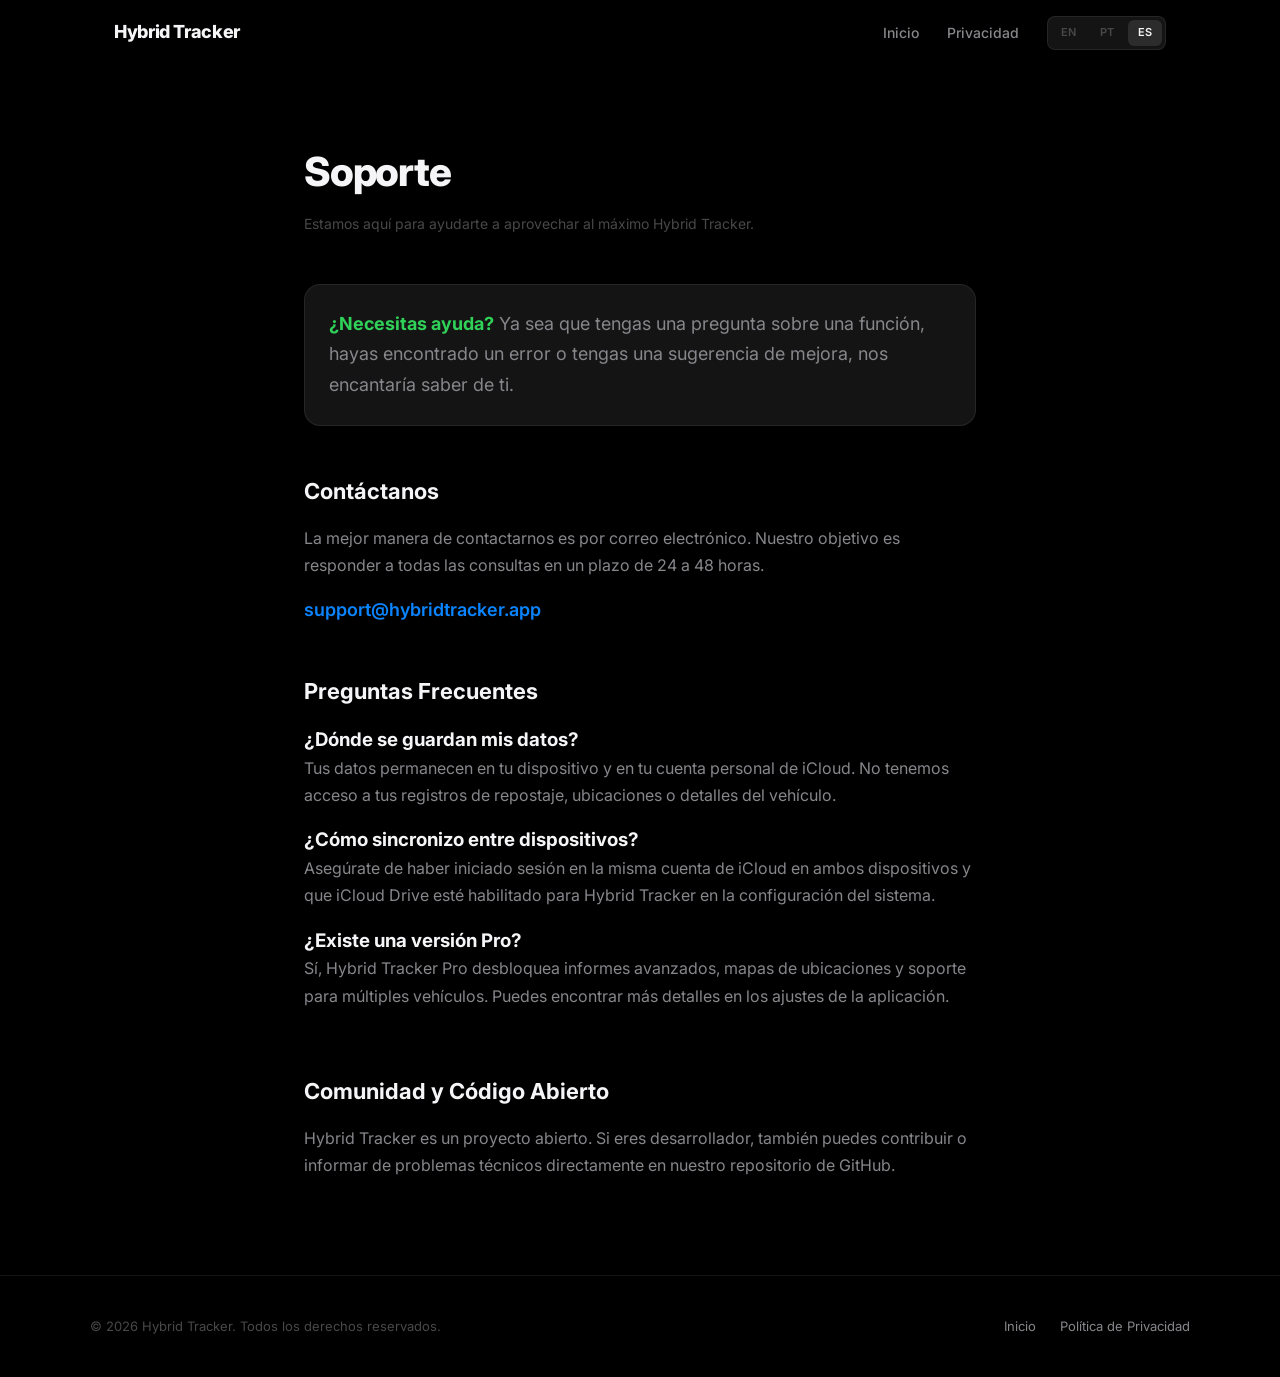
==== es-support.html @ b2954246 "Add localized support pages and footer links to satisfy Apple Guideline 1.5" ====
<!DOCTYPE html>
<html lang="es">
<head>
    <meta charset="UTF-8">
    <meta name="viewport" content="width=device-width, initial-scale=1.0">
    <title>Soporte — Hybrid Tracker</title>
    <meta name="description" content="Información de soporte y contacto para Hybrid Tracker. Obtén ayuda con el seguimiento de tu coche, repostajes y recargas.">
    <link rel="stylesheet" href="css/style.css">
</head>
<body>

    <nav class="nav scrolled" id="main-nav">
        <div class="nav-inner">
            <a href="es.html" class="nav-logo">Hybrid Tracker</a>
            <ul class="nav-links">
                <li><a href="es.html">Inicio</a></li>
                <li><a href="privacy.html">Privacidad</a></li>
                <li>
                    <div class="lang-switch">
                        <a href="support.html">EN</a>
                        <a href="pt-br-support.html">PT</a>
                        <a href="es-support.html" class="active">ES</a>
                    </div>
                </li>
            </ul>
        </div>
    </nav>

    <main class="privacy-page">
        <h1>Soporte</h1>
        <p class="updated">Estamos aquí para ayudarte a aprovechar al máximo Hybrid Tracker.</p>

        <div class="privacy-intro">
            <strong>¿Necesitas ayuda?</strong> Ya sea que tengas una pregunta sobre una función, hayas encontrado un error o tengas una sugerencia de mejora, nos encantaría saber de ti.
        </div>

        <h2>Contáctanos</h2>
        <p>La mejor manera de contactarnos es por correo electrónico. Nuestro objetivo es responder a todas las consultas en un plazo de 24 a 48 horas.</p>
        <p>
            <a href="mailto:support@hybridtracker.app" style="color: var(--sys-blue); font-weight: 600; font-size: 18px;">support@hybridtracker.app</a>
        </p>

        <h2>Preguntas Frecuentes</h2>
        
        <h3>¿Dónde se guardan mis datos?</h3>
        <p>Tus datos permanecen en tu dispositivo y en tu cuenta personal de iCloud. No tenemos acceso a tus registros de repostaje, ubicaciones o detalles del vehículo.</p>

        <h3>¿Cómo sincronizo entre dispositivos?</h3>
        <p>Asegúrate de haber iniciado sesión en la misma cuenta de iCloud en ambos dispositivos y que iCloud Drive esté habilitado para Hybrid Tracker en la configuración del sistema.</p>

        <h3>¿Existe una versión Pro?</h3>
        <p>Sí, Hybrid Tracker Pro desbloquea informes avanzados, mapas de ubicaciones y soporte para múltiples vehículos. Puedes encontrar más detalles en los ajustes de la aplicación.</p>

        <h2 style="margin-top: 64px;">Comunidad y Código Abierto</h2>
        <p>Hybrid Tracker es un proyecto abierto. Si eres desarrollador, también puedes contribuir o informar de problemas técnicos directamente en nuestro repositorio de GitHub.</p>
    </main>

    <footer class="footer">
        <div class="footer-inner">
            <span class="footer-copy">&copy; 2026 Hybrid Tracker. Todos los derechos reservados.</span>
            <div class="footer-links">
                <a href="es.html">Inicio</a>
                <a href="privacy.html">Política de Privacidad</a>
            </div>
        </div>
    </footer>

    <script src="js/script.js"></script>
</body>
</html>
---- css/style.css ----
/* 
  Hybrid Tracker Website — Premium Dark Design
  Inspired by: Flighty, Tripsy, Filtru
*/

@import url('https://fonts.googleapis.com/css2?family=Inter:wght@400;500;600;700;800;900&display=swap');

:root {
    --sys-blue: #0A84FF;
    --sys-orange: #FF9F0A;
    --sys-green: #30D158;
    --sys-yellow: #FFD60A;
    --sys-red: #FF453A;

    --bg-primary: #000000;
    --bg-section: #0a0a0a;
    --bg-card: #141414;
    --bg-card-hover: #1a1a1a;
    --text-primary: #f5f5f7;
    --text-secondary: #86868b;
    --text-tertiary: #48484a;
    --border: rgba(255, 255, 255, 0.08);

    --font: 'Inter', -apple-system, BlinkMacSystemFont, sans-serif;
    --max-width: 1100px;
    --ease: cubic-bezier(0.25, 0.46, 0.45, 0.94);
}

*, *::before, *::after {
    margin: 0;
    padding: 0;
    box-sizing: border-box;
}

html {
    scroll-behavior: smooth;
    -webkit-font-smoothing: antialiased;
    -moz-osx-font-smoothing: grayscale;
}

body {
    background: var(--bg-primary);
    color: var(--text-primary);
    font-family: var(--font);
    line-height: 1.6;
    overflow-x: hidden;
}

a {
    color: inherit;
    text-decoration: none;
}

img {
    display: block;
    max-width: 100%;
}

/* ========== NAV ========== */
.nav {
    position: fixed;
    top: 0;
    left: 0;
    right: 0;
    z-index: 100;
    padding: 16px 0;
    transition: background 0.3s var(--ease), backdrop-filter 0.3s var(--ease);
}

.nav.scrolled {
    background: rgba(0, 0, 0, 0.72);
    backdrop-filter: saturate(180%) blur(20px);
    -webkit-backdrop-filter: saturate(180%) blur(20px);
    border-bottom: 1px solid var(--border);
}

.nav-inner {
    max-width: var(--max-width);
    margin: 0 auto;
    padding: 0 24px;
    display: flex;
    justify-content: space-between;
    align-items: center;
}

.nav-logo {
    font-weight: 800;
    font-size: 18px;
    letter-spacing: -0.02em;
    display: flex;
    align-items: center;
    gap: 10px;
}

.nav-logo img {
    width: 32px;
    height: 32px;
    border-radius: 8px;
}

.nav-links {
    display: flex;
    align-items: center;
    gap: 28px;
    list-style: none;
}

.nav-links a {
    font-size: 14px;
    font-weight: 500;
    color: var(--text-secondary);
    transition: color 0.2s;
}

.nav-links a:hover {
    color: var(--text-primary);
}

.lang-switch {
    display: flex;
    gap: 4px;
    background: var(--bg-card);
    padding: 3px;
    border-radius: 8px;
    border: 1px solid var(--border);
}

.lang-switch a {
    font-size: 11px;
    font-weight: 600;
    text-transform: uppercase;
    padding: 4px 10px;
    border-radius: 6px;
    color: var(--text-tertiary);
    transition: all 0.2s;
}

.lang-switch a.active {
    background: rgba(255,255,255,0.1);
    color: var(--text-primary);
}

.lang-switch a:hover {
    color: var(--text-secondary);
}

/* ========== HERO ========== */
.hero {
    min-height: 100vh;
    display: flex;
    flex-direction: column;
    align-items: center;
    justify-content: center;
    text-align: center;
    padding: 120px 24px 80px;
    position: relative;
    overflow: hidden;
}

.hero::before {
    content: '';
    position: absolute;
    top: -30%;
    left: 50%;
    transform: translateX(-50%);
    width: 600px;
    height: 600px;
    background: radial-gradient(circle, rgba(10, 132, 255, 0.12) 0%, transparent 70%);
    border-radius: 50%;
    pointer-events: none;
}

.hero-badge {
    display: inline-flex;
    align-items: center;
    gap: 6px;
    padding: 6px 14px;
    background: var(--bg-card);
    border: 1px solid var(--border);
    border-radius: 100px;
    font-size: 13px;
    font-weight: 600;
    color: var(--sys-green);
    margin-bottom: 24px;
}

.hero-badge span {
    width: 6px;
    height: 6px;
    background: var(--sys-green);
    border-radius: 50%;
}

.hero h1 {
    font-size: clamp(42px, 7vw, 72px);
    font-weight: 900;
    letter-spacing: -0.04em;
    line-height: 1.05;
    max-width: 700px;
    margin-bottom: 20px;
}

.hero h1 .gradient {
    background: linear-gradient(135deg, var(--sys-green), var(--sys-blue));
    -webkit-background-clip: text;
    -webkit-text-fill-color: transparent;
    background-clip: text;
}

.hero-sub {
    font-size: 18px;
    color: var(--text-secondary);
    max-width: 520px;
    line-height: 1.6;
    margin-bottom: 40px;
}

.hero-cta {
    display: inline-block;
    transition: transform 0.3s var(--ease), opacity 0.3s;
}

.hero-cta:hover {
    transform: scale(1.05);
}

.hero-cta img {
    height: 54px;
}

.hero-screenshot {
    margin-top: 64px;
    position: relative;
    z-index: 1;
}

.hero-screenshot img {
    max-height: 620px;
    border-radius: 32px;
    box-shadow: 0 40px 80px rgba(0,0,0,0.6), 0 0 0 1px var(--border);
}

/* ========== SECTIONS ========== */
.section {
    padding: 120px 24px;
    max-width: var(--max-width);
    margin: 0 auto;
}

.section-label {
    font-size: 13px;
    font-weight: 700;
    letter-spacing: 0.1em;
    text-transform: uppercase;
    margin-bottom: 12px;
}

.section-title {
    font-size: clamp(32px, 5vw, 48px);
    font-weight: 800;
    letter-spacing: -0.03em;
    line-height: 1.1;
    margin-bottom: 16px;
}

.section-desc {
    font-size: 17px;
    color: var(--text-secondary);
    max-width: 500px;
    line-height: 1.7;
}

/* ========== FEATURE ROW ========== */
.feature-row {
    display: flex;
    align-items: center;
    gap: 80px;
    padding: 100px 24px;
    max-width: var(--max-width);
    margin: 0 auto;
}

.feature-row.reverse {
    flex-direction: row-reverse;
}

.feature-text {
    flex: 1;
}

.feature-media {
    flex: 1;
    display: flex;
    justify-content: center;
}

.feature-media img {
    max-height: 560px;
    border-radius: 28px;
    box-shadow: 0 30px 60px rgba(0,0,0,0.5), 0 0 0 1px var(--border);
    transition: transform 0.5s var(--ease);
}

.feature-media img:hover {
    transform: translateY(-8px);
}

/* ========== FEATURE CHIPS (last screenshot) ========== */
.chips {
    display: flex;
    flex-wrap: wrap;
    gap: 10px;
    margin-top: 24px;
}

.chip {
    display: inline-flex;
    align-items: center;
    gap: 6px;
    padding: 8px 16px;
    background: var(--bg-card);
    border: 1px solid var(--border);
    border-radius: 100px;
    font-size: 13px;
    font-weight: 600;
    color: var(--text-secondary);
}

.chip::before {
    content: '✓';
    color: var(--sys-green);
    font-weight: 800;
}

/* ========== CTA BANNER ========== */
.cta-banner {
    text-align: center;
    padding: 120px 24px;
    position: relative;
}

.cta-banner::before {
    content: '';
    position: absolute;
    bottom: 0;
    left: 50%;
    transform: translateX(-50%);
    width: 500px;
    height: 500px;
    background: radial-gradient(circle, rgba(48, 209, 88, 0.08) 0%, transparent 70%);
    border-radius: 50%;
    pointer-events: none;
}

.cta-banner h2 {
    font-size: clamp(32px, 5vw, 48px);
    font-weight: 800;
    letter-spacing: -0.03em;
    margin-bottom: 12px;
}

.cta-banner p {
    color: var(--text-secondary);
    font-size: 17px;
    margin-bottom: 32px;
}

/* ========== DIVIDER ========== */
.divider {
    max-width: var(--max-width);
    margin: 0 auto;
    height: 1px;
    background: var(--border);
}

/* ========== FOOTER ========== */
.footer {
    padding: 40px 24px;
    border-top: 1px solid var(--border);
}

.footer-inner {
    max-width: var(--max-width);
    margin: 0 auto;
    display: flex;
    justify-content: space-between;
    align-items: center;
}

.footer-copy {
    font-size: 13px;
    color: var(--text-tertiary);
}

.footer-links {
    display: flex;
    gap: 24px;
}

.footer-links a {
    font-size: 13px;
    color: var(--text-secondary);
    transition: color 0.2s;
}

.footer-links a:hover {
    color: var(--text-primary);
}

/* ========== PRIVACY PAGE ========== */
.privacy-page {
    max-width: 720px;
    margin: 0 auto;
    padding: 140px 24px 80px;
}

.privacy-page h1 {
    font-size: 40px;
    font-weight: 800;
    letter-spacing: -0.03em;
    margin-bottom: 8px;
}

.privacy-page .updated {
    font-size: 14px;
    color: var(--text-tertiary);
    margin-bottom: 48px;
}

.privacy-page h2 {
    font-size: 22px;
    font-weight: 700;
    margin-top: 48px;
    margin-bottom: 16px;
    color: var(--text-primary);
}

.privacy-page p {
    font-size: 16px;
    color: var(--text-secondary);
    line-height: 1.7;
    margin-bottom: 16px;
}

.privacy-page ul {
    list-style: none;
    padding: 0;
    margin-bottom: 16px;
}

.privacy-page ul li {
    font-size: 16px;
    color: var(--text-secondary);
    line-height: 1.7;
    padding-left: 20px;
    position: relative;
}

.privacy-page ul li::before {
    content: '–';
    position: absolute;
    left: 0;
    color: var(--text-tertiary);
}

.privacy-intro {
    font-size: 18px;
    color: var(--text-secondary);
    padding: 24px;
    background: var(--bg-card);
    border: 1px solid var(--border);
    border-radius: 16px;
    margin-bottom: 48px;
    line-height: 1.7;
}

.privacy-intro strong {
    color: var(--sys-green);
}

/* ========== REVEAL ANIMATION ========== */
.reveal {
    opacity: 0;
    transform: translateY(30px);
    transition: opacity 0.8s var(--ease), transform 0.8s var(--ease);
}

.reveal.visible {
    opacity: 1;
    transform: translateY(0);
}

/* ========== RESPONSIVE ========== */
@media (max-width: 768px) {
    .nav-links { display: none; }

    .feature-row,
    .feature-row.reverse {
        flex-direction: column;
        text-align: center;
        gap: 48px;
        padding: 60px 24px;
    }

    .section-desc {
        margin: 0 auto;
    }

    .hero-screenshot img {
        max-height: 400px;
    }

    .feature-media img {
        max-height: 400px;
    }

    .chips { justify-content: center; }

    .footer-inner {
        flex-direction: column;
        gap: 16px;
        text-align: center;
    }

    .section { padding: 80px 24px; }
}
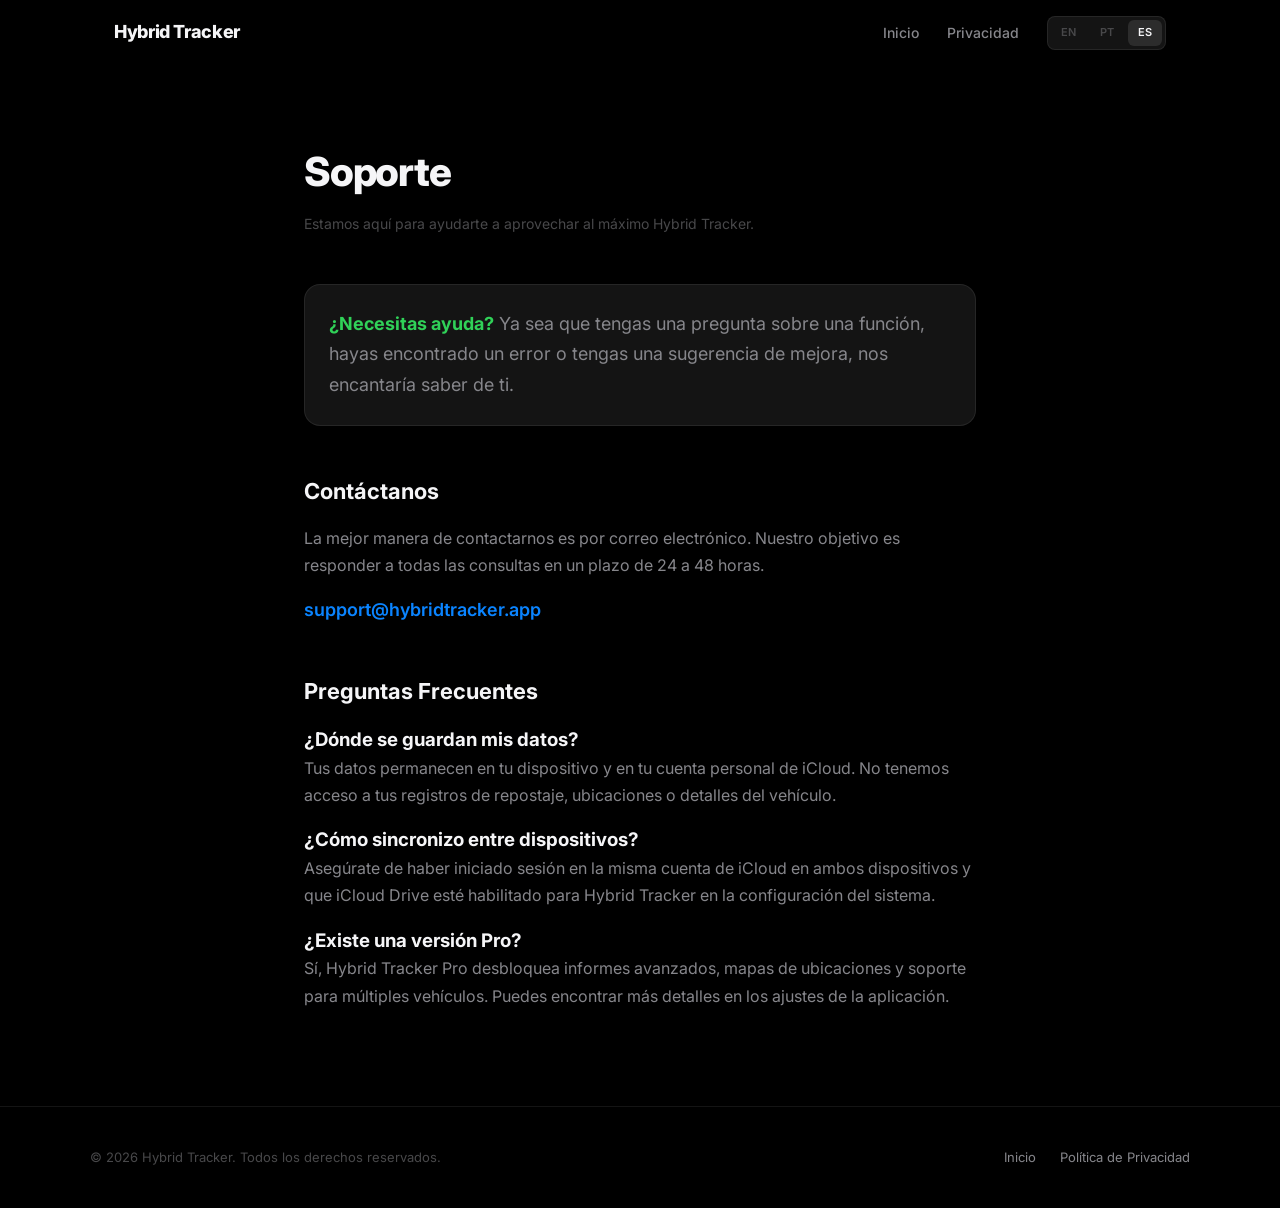
==== commit e7e79df4: "Removing Open Code and Community Section from Support page" ====
--- a/es-support.html
+++ b/es-support.html
@@ -1,12 +1,15 @@
 <!DOCTYPE html>
 <html lang="es">
+
 <head>
     <meta charset="UTF-8">
     <meta name="viewport" content="width=device-width, initial-scale=1.0">
     <title>Soporte — Hybrid Tracker</title>
-    <meta name="description" content="Información de soporte y contacto para Hybrid Tracker. Obtén ayuda con el seguimiento de tu coche, repostajes y recargas.">
+    <meta name="description"
+        content="Información de soporte y contacto para Hybrid Tracker. Obtén ayuda con el seguimiento de tu coche, repostajes y recargas.">
     <link rel="stylesheet" href="css/style.css">
 </head>
+
 <body>
 
     <nav class="nav scrolled" id="main-nav">
@@ -31,28 +34,31 @@
         <p class="updated">Estamos aquí para ayudarte a aprovechar al máximo Hybrid Tracker.</p>
 
         <div class="privacy-intro">
-            <strong>¿Necesitas ayuda?</strong> Ya sea que tengas una pregunta sobre una función, hayas encontrado un error o tengas una sugerencia de mejora, nos encantaría saber de ti.
+            <strong>¿Necesitas ayuda?</strong> Ya sea que tengas una pregunta sobre una función, hayas encontrado un
+            error o tengas una sugerencia de mejora, nos encantaría saber de ti.
         </div>
 
         <h2>Contáctanos</h2>
-        <p>La mejor manera de contactarnos es por correo electrónico. Nuestro objetivo es responder a todas las consultas en un plazo de 24 a 48 horas.</p>
+        <p>La mejor manera de contactarnos es por correo electrónico. Nuestro objetivo es responder a todas las
+            consultas en un plazo de 24 a 48 horas.</p>
         <p>
-            <a href="mailto:support@hybridtracker.app" style="color: var(--sys-blue); font-weight: 600; font-size: 18px;">support@hybridtracker.app</a>
+            <a href="mailto:support@hybridtracker.app"
+                style="color: var(--sys-blue); font-weight: 600; font-size: 18px;">support@hybridtracker.app</a>
         </p>
 
         <h2>Preguntas Frecuentes</h2>
-        
+
         <h3>¿Dónde se guardan mis datos?</h3>
-        <p>Tus datos permanecen en tu dispositivo y en tu cuenta personal de iCloud. No tenemos acceso a tus registros de repostaje, ubicaciones o detalles del vehículo.</p>
+        <p>Tus datos permanecen en tu dispositivo y en tu cuenta personal de iCloud. No tenemos acceso a tus registros
+            de repostaje, ubicaciones o detalles del vehículo.</p>
 
         <h3>¿Cómo sincronizo entre dispositivos?</h3>
-        <p>Asegúrate de haber iniciado sesión en la misma cuenta de iCloud en ambos dispositivos y que iCloud Drive esté habilitado para Hybrid Tracker en la configuración del sistema.</p>
+        <p>Asegúrate de haber iniciado sesión en la misma cuenta de iCloud en ambos dispositivos y que iCloud Drive esté
+            habilitado para Hybrid Tracker en la configuración del sistema.</p>
 
         <h3>¿Existe una versión Pro?</h3>
-        <p>Sí, Hybrid Tracker Pro desbloquea informes avanzados, mapas de ubicaciones y soporte para múltiples vehículos. Puedes encontrar más detalles en los ajustes de la aplicación.</p>
-
-        <h2 style="margin-top: 64px;">Comunidad y Código Abierto</h2>
-        <p>Hybrid Tracker es un proyecto abierto. Si eres desarrollador, también puedes contribuir o informar de problemas técnicos directamente en nuestro repositorio de GitHub.</p>
+        <p>Sí, Hybrid Tracker Pro desbloquea informes avanzados, mapas de ubicaciones y soporte para múltiples
+            vehículos. Puedes encontrar más detalles en los ajustes de la aplicación.</p>
     </main>
 
     <footer class="footer">
@@ -67,4 +73,5 @@
 
     <script src="js/script.js"></script>
 </body>
-</html>
+
+</html>
